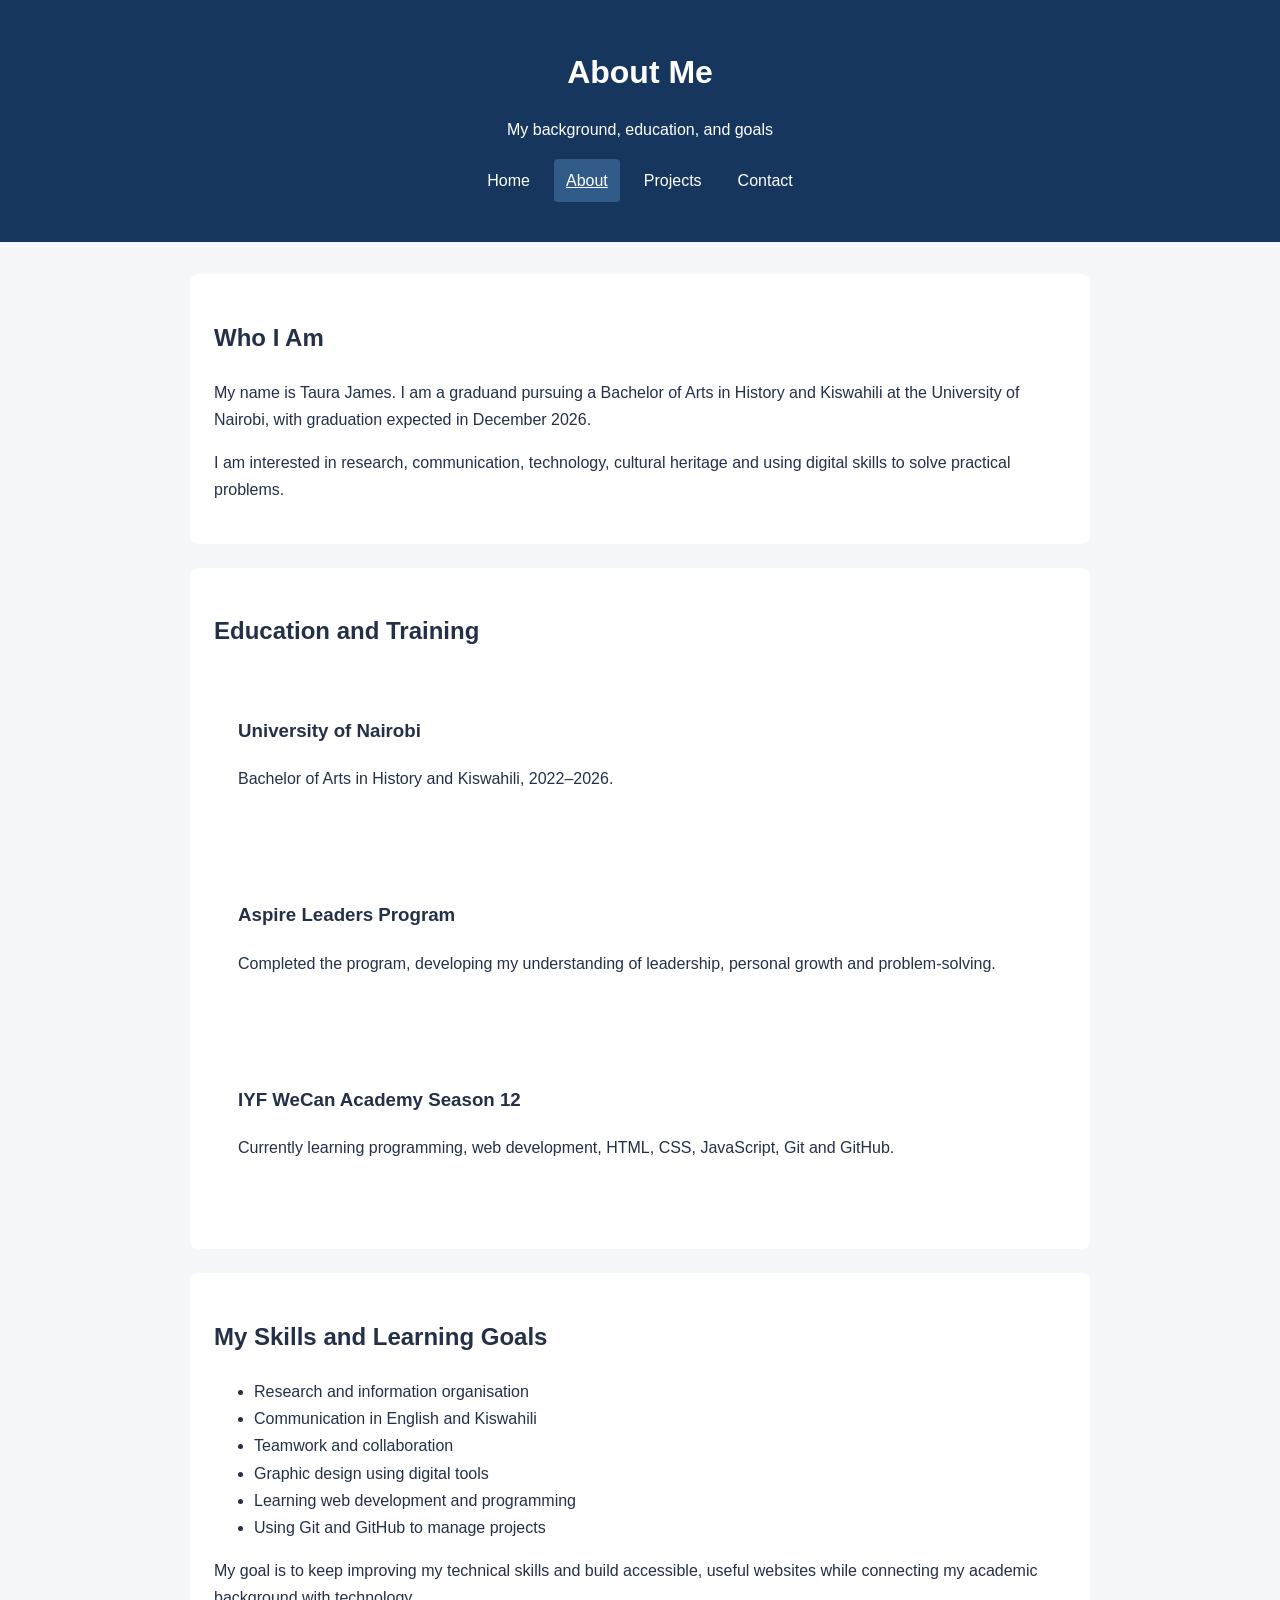
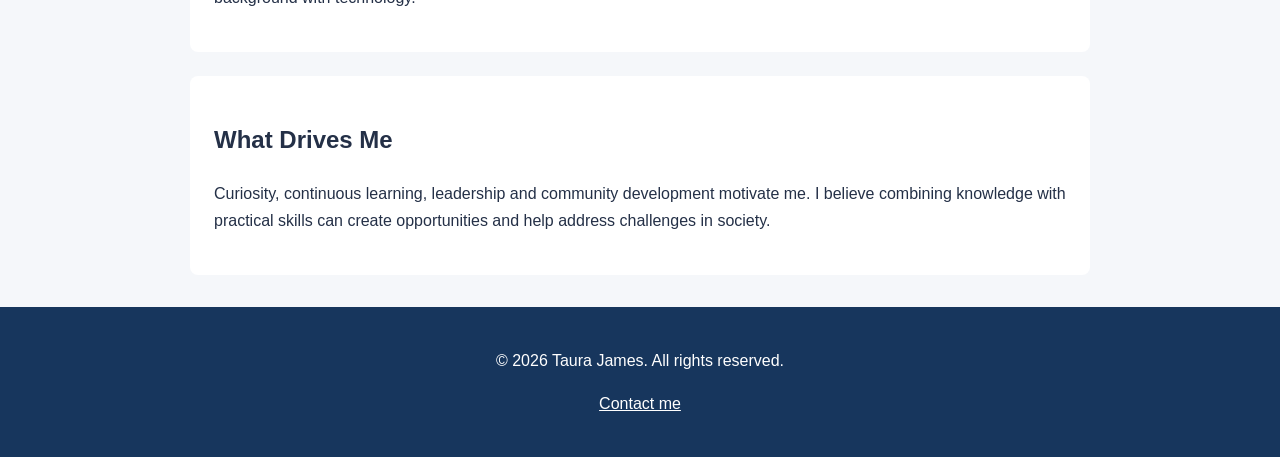
==== about.html @ 90ac735f "Add: Week 1 portfolio as the starting point" ====
<!DOCTYPE html>
<html lang="en">
<head>
    <meta charset="UTF-8">
    <meta name="viewport" content="width=device-width, initial-scale=1.0">
    <meta name="description" content="Learn about Taura James, my education, leadership experience
     and web development journey.">
    <title>About Me | Taura James</title>
    <link rel="stylesheet" href="styles.css">
</head>

<body>
    <header>
        <h1>About Me</h1>
        <p>My background, education, and goals</p>

        <nav aria-label="Main navigation">
            <ul>
                <li><a href="index.html">Home</a></li>
                <li><a href="about.html" aria-current="page">About</a></li>
                <li><a href="projects.html">Projects</a></li>
                <li><a href="contact.html">Contact</a></li>
            </ul>
        </nav>
    </header>
    <main>
        <section aria-labelledby="introduction-heading">
            <h2 id="introduction-heading">Who I Am</h2>
            <p>
                My name is Taura James. I am a graduand pursuing a
                Bachelor of Arts in History and Kiswahili at the
                University of Nairobi, with graduation expected in
                December 2026.
            </p>
            <p>
                I am interested in research, communication, technology,
                cultural heritage and using digital skills to solve
                practical problems.
            </p>
        </section>
        <section aria-labelledby="education-heading">
            <h2 id="education-heading">Education and Training</h2>

            <article>
                <h3>University of Nairobi</h3>
                <p>Bachelor of Arts in History and Kiswahili, 2022–2026.</p>
            </article>
            <article>
                <h3>Aspire Leaders Program</h3>
                <p>
                    Completed the program, developing my understanding
                    of leadership, personal growth and problem-solving.
                </p>
            </article>
            <article>
                <h3>IYF WeCan Academy Season 12</h3>
                <p>
                    Currently learning programming, web development,
                    HTML, CSS, JavaScript, Git and GitHub.
                </p>
            </article>
        </section>
        <section aria-labelledby="skills-heading">
            <h2 id="skills-heading">My Skills and Learning Goals</h2>
            <ul>
                <li>Research and information organisation</li>
                <li>Communication in English and Kiswahili</li>
                <li>Teamwork and collaboration</li>
                <li>Graphic design using digital tools</li>
                <li>Learning web development and programming</li>
                <li>Using Git and GitHub to manage projects</li>
            </ul>
            <p>
                My goal is to keep improving my technical skills and
                build accessible, useful websites while connecting my
                academic background with technology.
            </p>
        </section>
        <section aria-labelledby="values-heading">
            <h2 id="values-heading">What Drives Me</h2>

            <p>
                Curiosity, continuous learning, leadership and
                community development motivate me. I believe combining
                knowledge with practical skills can create opportunities
                and help address challenges in society.
            </p>
        </section>
    </main>
    <footer>
        <p>&copy; 2026 Taura James. All rights reserved.</p>
        <p><a href="contact.html">Contact me</a></p>
    </footer>
</body>
</html>
---- styles.css ----
/* General page styling */
* {
    box-sizing: border-box;
}

body {
    margin: 0;
    font-family: Arial, Helvetica, sans-serif;
    line-height: 1.7;
    color: #243047;
    background-color: #f5f7fa;
}

/* Header and footer */
header,
footer {
    padding: 24px;
    text-align: center;
    background-color: #17365d;
    color: white;
}

header h1 {
    margin-bottom: 4px;
}

/* Navigation menu */
nav ul {
    display: flex;
    flex-wrap: wrap;
    justify-content: center;
    gap: 12px;
    padding: 0;
    list-style: none;
}

nav a {
    display: inline-block;
    padding: 8px 12px;
    color: white;
    text-decoration: none;
    border-radius: 4px;
}

nav a:hover,
nav a:focus-visible,
nav a[aria-current="page"] {
    background-color: #315b89;
    text-decoration: underline;
}

/* Main content */
main {
    width: min(900px, 92%);
    margin: 32px auto;
}

section,
article,
aside {
    margin-bottom: 24px;
    padding: 24px;
    background-color: white;
    border-radius: 8px;
}

/* Links */
a {
    color: #174ea6;
}

header a,
footer a {
    color: white;
}

/* Visible keyboard focus for accessibility */
a:focus-visible,
input:focus-visible,
select:focus-visible,
textarea:focus-visible,
button:focus-visible {
    outline: 3px solid #e09b00;
    outline-offset: 3px;
}

/* Responsive layout for small screens */
@media (max-width: 600px) {
    header,
    footer {
        padding: 16px;
    }

    main {
        width: 94%;
        margin: 16px auto;
    }

    section,
    article,
    aside {
        padding: 16px;
    }

    nav ul {
        gap: 6px;
    }
}
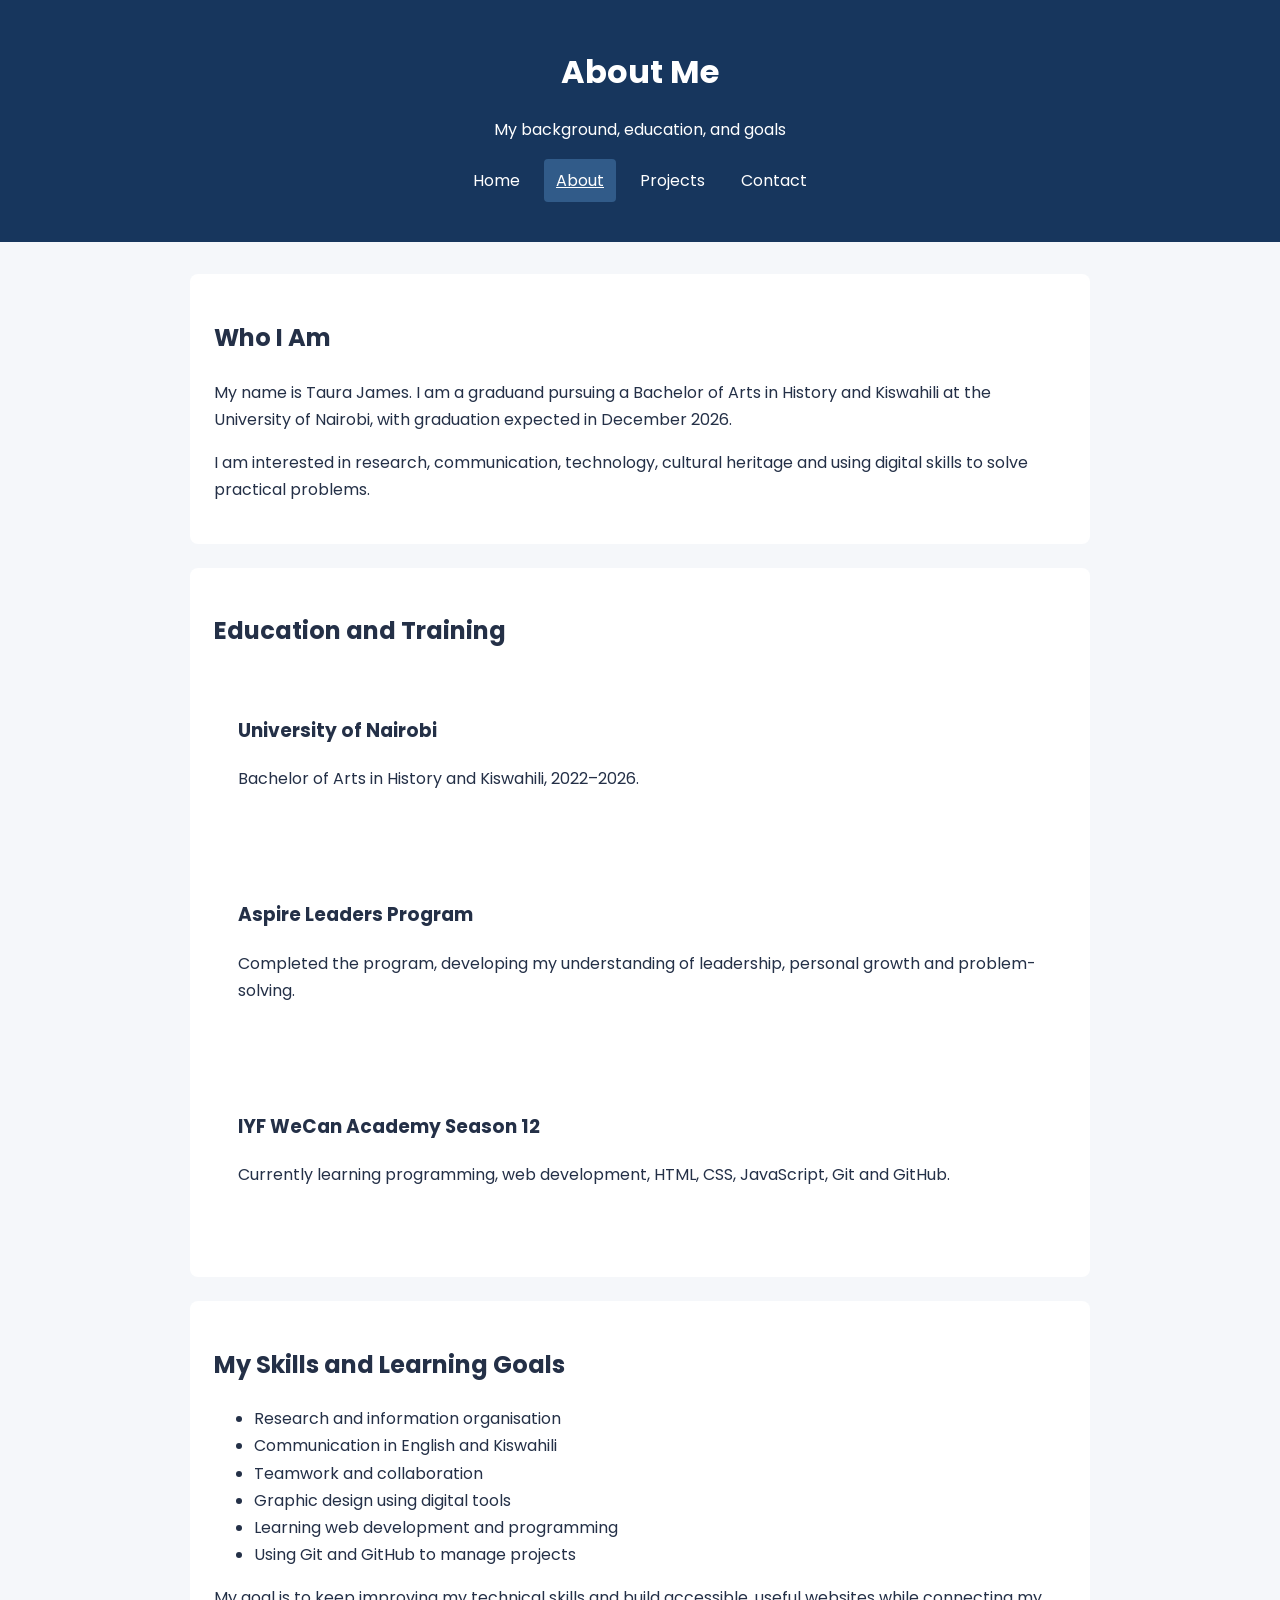
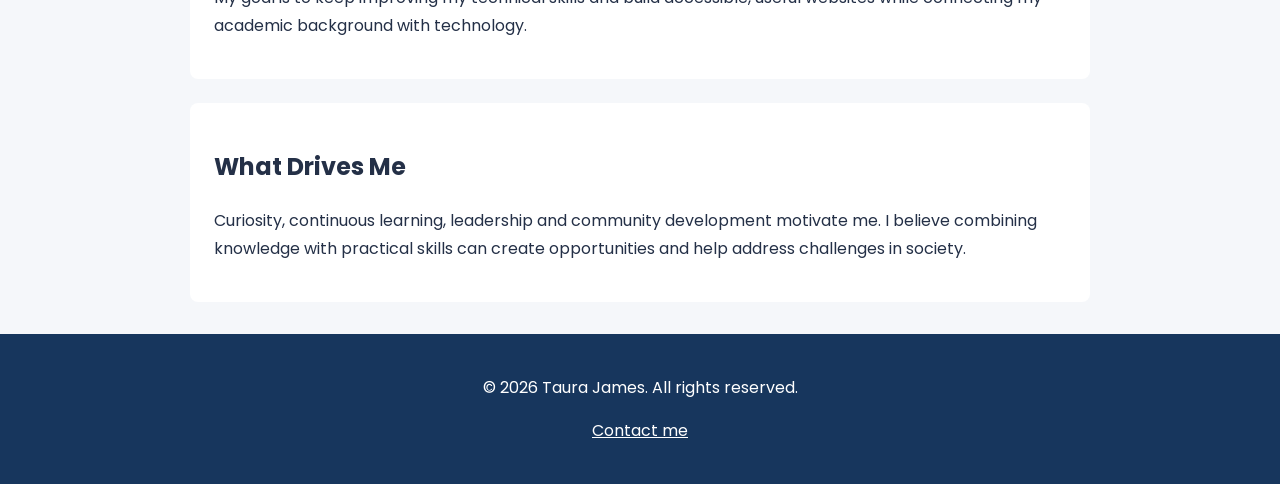
==== commit 4552c4d8: "Add: Google Fonts to portfolio pages" ====
--- a/about.html
+++ b/about.html
@@ -8,6 +8,8 @@
      and web development journey.">
     <title>About Me | Taura James</title>
     <link rel="stylesheet" href="styles.css">
+    <link rel="preconnect" href="https://fonts.googleapis.com">
+<link href="https://fonts.googleapis.com/css2?family=Poppins:wght@400;500;700&display=swap" rel="stylesheet">
 </head>
 
 <body>
--- a/styles.css
+++ b/styles.css
@@ -1,23 +1,33 @@
 
-/* General page styling */
+/* CSS variables */
+:root {
+    --color-primary: #17365d;
+    --color-secondary: #315b89;
+    --color-text: #243047;
+    --color-background: #f5f7fa;
+    --font-main: "Poppins", Arial, sans-serif;
+    --line-height: 1.7;
+}
+
+/* General page styling and reset */
 * {
     box-sizing: border-box;
 }
 
 body {
     margin: 0;
-    font-family: Arial, Helvetica, sans-serif;
-    line-height: 1.7;
-    color: #243047;
-    background-color: #f5f7fa;
+    font-family: var(--font-main);
+    line-height: var(--line-height);
+    color: var(--color-text);
+    background-color: var(--color-background);
 }
 
 /* Header and footer */
 header,
 footer {
-    padding: 24px;
+    padding: 16px;
     text-align: center;
-    background-color: #17365d;
+    background-color: var(--color-primary);
     color: white;
 }
 
@@ -25,12 +35,12 @@
     margin-bottom: 4px;
 }
 
-/* Navigation menu */
+/* Navigation using Flexbox */
 nav ul {
     display: flex;
     flex-wrap: wrap;
     justify-content: center;
-    gap: 12px;
+    gap: 6px;
     padding: 0;
     list-style: none;
 }
@@ -46,23 +56,39 @@
 nav a:hover,
 nav a:focus-visible,
 nav a[aria-current="page"] {
-    background-color: #315b89;
+    background-color: var(--color-secondary);
     text-decoration: underline;
 }
 
 /* Main content */
 main {
-    width: min(900px, 92%);
-    margin: 32px auto;
+    width: 94%;
+    max-width: 900px;
+    margin: 16px auto;
 }
 
+/* Content sections and cards */
 section,
 article,
 aside {
+    min-width: 0;
     margin-bottom: 24px;
-    padding: 24px;
+    padding: 16px;
     background-color: white;
     border-radius: 8px;
+}
+
+/* Box model practice example */
+.box-model-example {
+    margin: 24px 0;
+    padding: 24px;
+    border: 4px solid var(--color-secondary);
+    background-color: #eaf0f8;
+    border-radius: 8px;
+}
+
+.box-model-example p {
+    margin: 0;
 }
 
 /* Links */
@@ -75,7 +101,7 @@
     color: white;
 }
 
-/* Visible keyboard focus for accessibility */
+/* Visible keyboard focus */
 a:focus-visible,
 input:focus-visible,
 select:focus-visible,
@@ -85,25 +111,49 @@
     outline-offset: 3px;
 }
 
-/* Responsive layout for small screens */
-@media (max-width: 600px) {
+/* Responsive CSS Grid for projects: phones */
+.projects-grid {
+    display: grid;
+    grid-template-columns: minmax(0, 1fr);
+    gap: 24px;
+    align-items: stretch;
+}
+
+.projects-grid > section {
+    min-width: 0;
+    margin-bottom: 0;
+}
+
+/* Tablets: two equal columns */
+@media (min-width: 768px) {
     header,
     footer {
-        padding: 16px;
+        padding: 24px;
     }
 
     main {
-        width: 94%;
-        margin: 16px auto;
+        width: 92%;
+        margin: 32px auto;
     }
 
     section,
     article,
     aside {
-        padding: 16px;
+        padding: 24px;
     }
 
     nav ul {
-        gap: 6px;
+        gap: 12px;
+    }
+
+    .projects-grid {
+        grid-template-columns: repeat(2, minmax(0, 1fr));
     }
 }
+
+/* Desktops: three equal columns */
+@media (min-width: 1024px) {
+    .projects-grid {
+        grid-template-columns: repeat(3, minmax(0, 1fr));
+    }
+}
